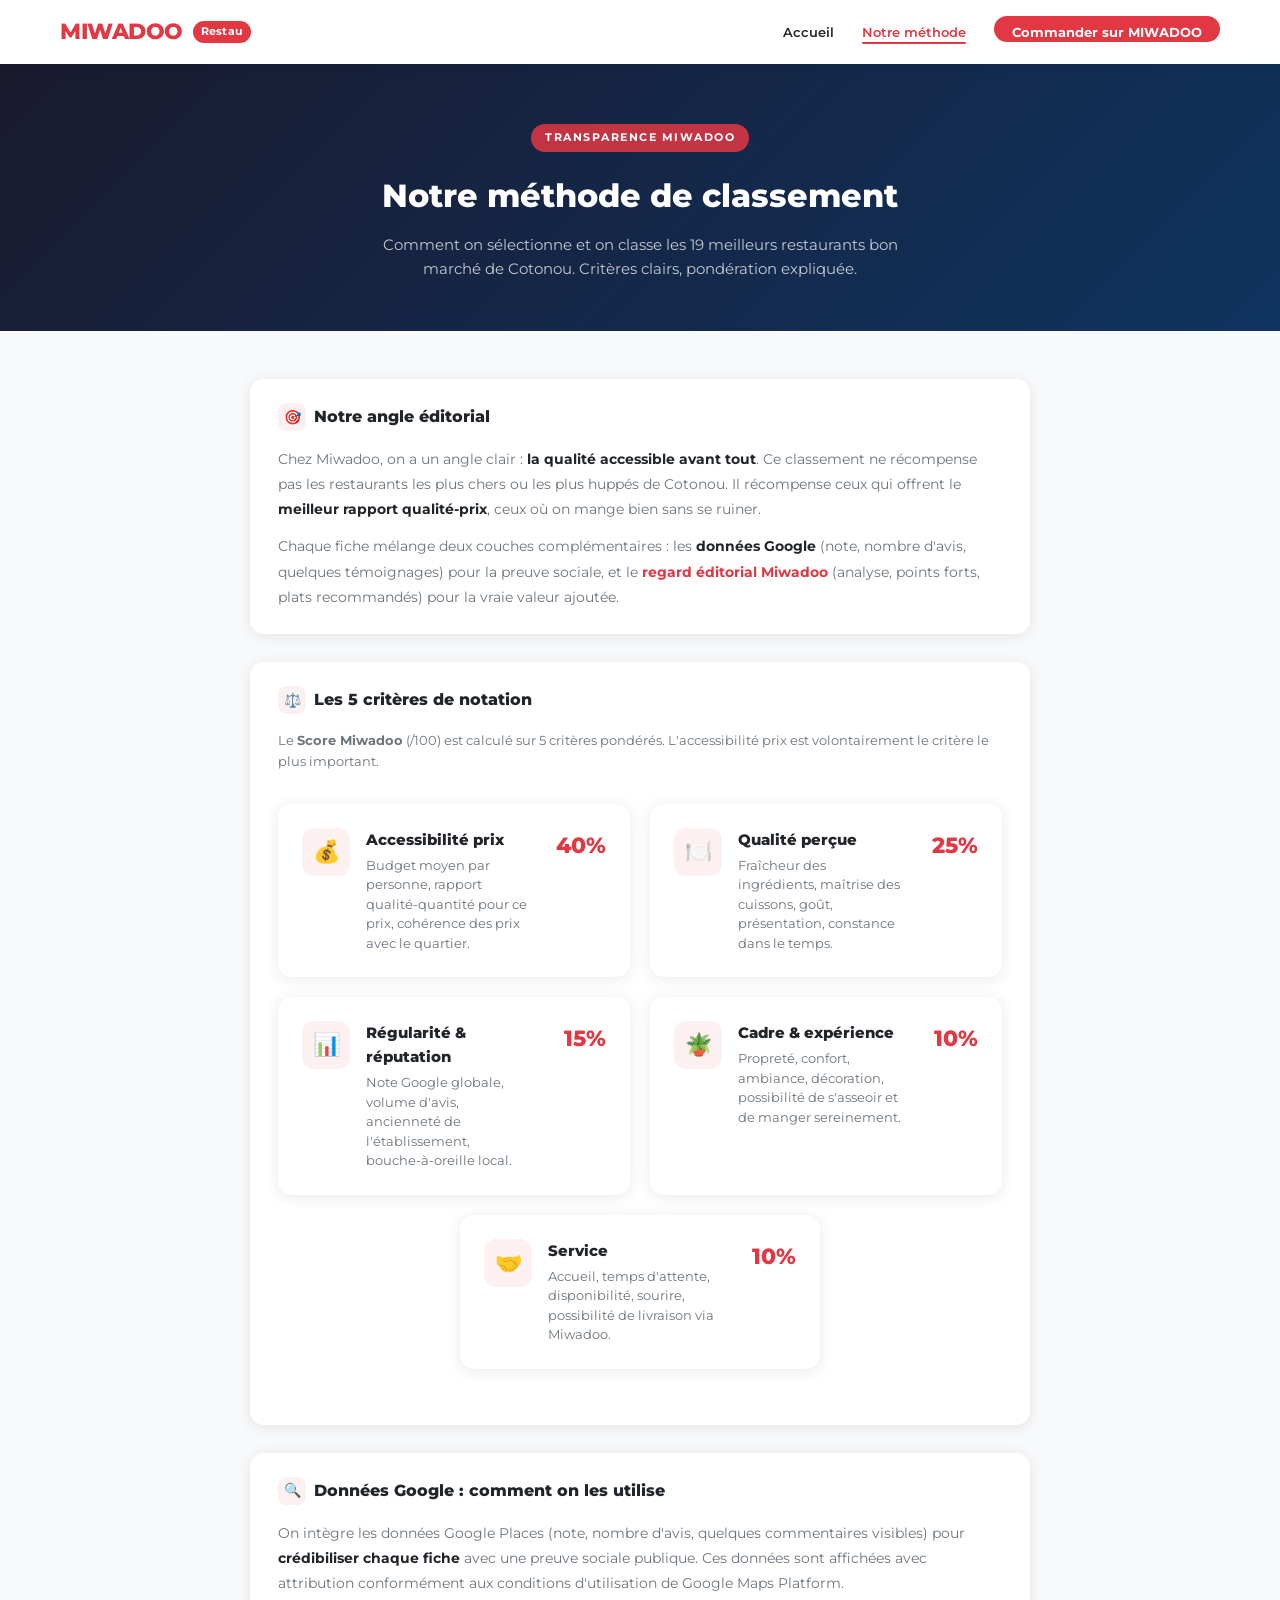
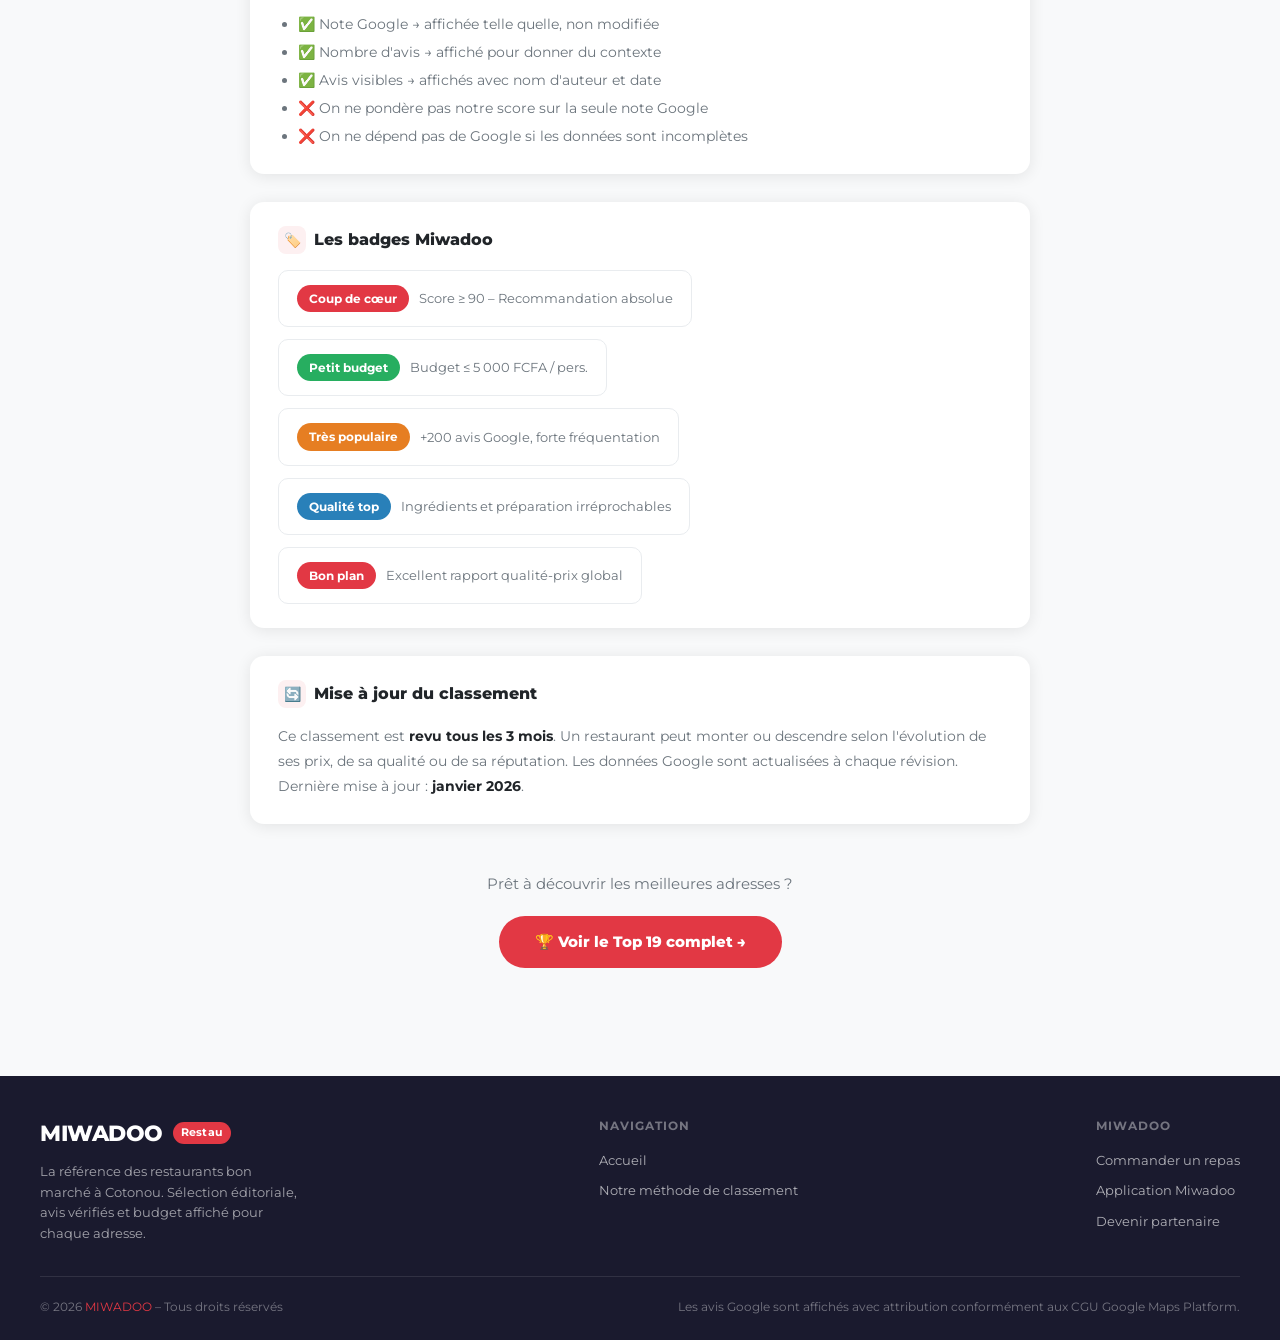
==== methode.html @ 13b0bfd0 "Premier commit" ====
<!DOCTYPE html>
<html lang="fr">
<head>
  <meta charset="UTF-8">
  <meta name="viewport" content="width=device-width, initial-scale=1.0">
  <title>Notre méthode de classement | MIWADOO Restaurants Cotonou</title>
  <meta name="description" content="Comment Miwadoo classe ses 19 restaurants bon marché à Cotonou. Méthodologie transparente basée sur 5 critères.">
  <link rel="stylesheet" href="assets/css/style.css">
  <link rel="icon" href="https://www.miwadoo.com/img/icons/miadoo.png" type="image/png">
</head>
<body>

<!-- ======= HEADER ======= -->
<header class="site-header">
  <div class="header-inner">
    <a href="index.html" class="logo">
      MIWADOO
      <span class="logo-badge">Restau</span>
    </a>
    <nav>
      <ul class="nav-links" id="nav-links">
        <li><a href="index.html">Accueil</a></li>
        <li><a href="methode.html" class="active">Notre méthode</a></li>
        <li><a href="https://www.miwadoo.com" target="_blank" class="nav-cta">Commander sur MIWADOO</a></li>
      </ul>
    </nav>
    <button class="burger" id="burger-btn" aria-label="Menu">
      <span></span><span></span><span></span>
    </button>
  </div>
</header>

<!-- ======= HERO ======= -->
<section class="methode-hero">
  <div class="hero-tag">Transparence Miwadoo</div>
  <h1>Notre méthode de classement</h1>
  <p>Comment on sélectionne et on classe les 19 meilleurs restaurants bon marché de Cotonou. Critères clairs, pondération expliquée.</p>
</section>

<!-- ======= CONTENT ======= -->
<div class="methode-content">

  <div class="detail-section" style="margin-bottom:28px">
    <h3><span class="icon">🎯</span> Notre angle éditorial</h3>
    <p style="font-size:14px;line-height:1.8;color:var(--muted)">
      Chez Miwadoo, on a un angle clair : <strong style="color:var(--text)">la qualité accessible avant tout</strong>. Ce classement ne récompense pas les restaurants les plus chers ou les plus huppés de Cotonou. Il récompense ceux qui offrent le <strong style="color:var(--text)">meilleur rapport qualité-prix</strong>, ceux où on mange bien sans se ruiner.
    </p>
    <p style="font-size:14px;line-height:1.8;color:var(--muted);margin-top:12px">
      Chaque fiche mélange deux couches complémentaires : les <strong style="color:var(--text)">données Google</strong> (note, nombre d'avis, quelques témoignages) pour la preuve sociale, et le <strong style="color:var(--primary)">regard éditorial Miwadoo</strong> (analyse, points forts, plats recommandés) pour la vraie valeur ajoutée.
    </p>
  </div>

  <div class="detail-section" style="margin-bottom:28px">
    <h3><span class="icon">⚖️</span> Les 5 critères de notation</h3>
    <p style="font-size:13px;color:var(--muted);margin-bottom:20px">
      Le <strong>Score Miwadoo</strong> (/100) est calculé sur 5 critères pondérés. L'accessibilité prix est volontairement le critère le plus important.
    </p>

    <div class="criteria-grid">

      <div class="criteria-card">
        <div class="criteria-icon">💰</div>
        <div class="criteria-text">
          <h4>Accessibilité prix</h4>
          <p>Budget moyen par personne, rapport qualité-quantité pour ce prix, cohérence des prix avec le quartier.</p>
        </div>
        <div class="criteria-pct">40%</div>
      </div>

      <div class="criteria-card">
        <div class="criteria-icon">🍽️</div>
        <div class="criteria-text">
          <h4>Qualité perçue</h4>
          <p>Fraîcheur des ingrédients, maîtrise des cuissons, goût, présentation, constance dans le temps.</p>
        </div>
        <div class="criteria-pct">25%</div>
      </div>

      <div class="criteria-card">
        <div class="criteria-icon">📊</div>
        <div class="criteria-text">
          <h4>Régularité & réputation</h4>
          <p>Note Google globale, volume d'avis, ancienneté de l'établissement, bouche-à-oreille local.</p>
        </div>
        <div class="criteria-pct">15%</div>
      </div>

      <div class="criteria-card">
        <div class="criteria-icon">🪴</div>
        <div class="criteria-text">
          <h4>Cadre & expérience</h4>
          <p>Propreté, confort, ambiance, décoration, possibilité de s'asseoir et de manger sereinement.</p>
        </div>
        <div class="criteria-pct">10%</div>
      </div>

      <div class="criteria-card" style="grid-column:1/-1;max-width:360px;margin:0 auto;width:100%">
        <div class="criteria-icon">🤝</div>
        <div class="criteria-text">
          <h4>Service</h4>
          <p>Accueil, temps d'attente, disponibilité, sourire, possibilité de livraison via Miwadoo.</p>
        </div>
        <div class="criteria-pct">10%</div>
      </div>

    </div>
  </div>

  <div class="detail-section" style="margin-bottom:28px">
    <h3><span class="icon">🔍</span> Données Google : comment on les utilise</h3>
    <p style="font-size:14px;line-height:1.8;color:var(--muted)">
      On intègre les données Google Places (note, nombre d'avis, quelques commentaires visibles) pour <strong style="color:var(--text)">crédibiliser chaque fiche</strong> avec une preuve sociale publique. Ces données sont affichées avec attribution conformément aux conditions d'utilisation de Google Maps Platform.
    </p>
    <ul style="margin-top:14px;font-size:14px;color:var(--muted);padding-left:20px;line-height:2">
      <li>✅ Note Google → affichée telle quelle, non modifiée</li>
      <li>✅ Nombre d'avis → affiché pour donner du contexte</li>
      <li>✅ Avis visibles → affichés avec nom d'auteur et date</li>
      <li>❌ On ne pondère pas notre score sur la seule note Google</li>
      <li>❌ On ne dépend pas de Google si les données sont incomplètes</li>
    </ul>
  </div>

  <div class="detail-section" style="margin-bottom:28px">
    <h3><span class="icon">🏷️</span> Les badges Miwadoo</h3>
    <div style="display:flex;flex-wrap:wrap;gap:12px;margin-top:4px">
      <div style="background:white;border:1px solid var(--border);border-radius:10px;padding:14px 18px;display:flex;align-items:center;gap:10px">
        <span style="background:#e23844;color:white;padding:4px 12px;border-radius:20px;font-size:12px;font-weight:700">Coup de cœur</span>
        <span style="font-size:13px;color:var(--muted)">Score ≥ 90 – Recommandation absolue</span>
      </div>
      <div style="background:white;border:1px solid var(--border);border-radius:10px;padding:14px 18px;display:flex;align-items:center;gap:10px">
        <span style="background:#27ae60;color:white;padding:4px 12px;border-radius:20px;font-size:12px;font-weight:700">Petit budget</span>
        <span style="font-size:13px;color:var(--muted)">Budget ≤ 5 000 FCFA / pers.</span>
      </div>
      <div style="background:white;border:1px solid var(--border);border-radius:10px;padding:14px 18px;display:flex;align-items:center;gap:10px">
        <span style="background:#e67e22;color:white;padding:4px 12px;border-radius:20px;font-size:12px;font-weight:700">Très populaire</span>
        <span style="font-size:13px;color:var(--muted)">+200 avis Google, forte fréquentation</span>
      </div>
      <div style="background:white;border:1px solid var(--border);border-radius:10px;padding:14px 18px;display:flex;align-items:center;gap:10px">
        <span style="background:#2980b9;color:white;padding:4px 12px;border-radius:20px;font-size:12px;font-weight:700">Qualité top</span>
        <span style="font-size:13px;color:var(--muted)">Ingrédients et préparation irréprochables</span>
      </div>
      <div style="background:white;border:1px solid var(--border);border-radius:10px;padding:14px 18px;display:flex;align-items:center;gap:10px">
        <span style="background:#e23844;color:white;padding:4px 12px;border-radius:20px;font-size:12px;font-weight:700">Bon plan</span>
        <span style="font-size:13px;color:var(--muted)">Excellent rapport qualité-prix global</span>
      </div>
    </div>
  </div>

  <div class="detail-section" style="margin-bottom:0">
    <h3><span class="icon">🔄</span> Mise à jour du classement</h3>
    <p style="font-size:14px;line-height:1.8;color:var(--muted)">
      Ce classement est <strong style="color:var(--text)">revu tous les 3 mois</strong>. Un restaurant peut monter ou descendre selon l'évolution de ses prix, de sa qualité ou de sa réputation. Les données Google sont actualisées à chaque révision. Dernière mise à jour : <strong style="color:var(--text)">janvier 2026</strong>.
    </p>
  </div>

  <div style="text-align:center;margin-top:48px">
    <p style="font-size:15px;color:var(--muted);margin-bottom:20px">Prêt à découvrir les meilleures adresses ?</p>
    <a href="index.html" style="background:var(--primary);color:white;padding:14px 36px;border-radius:30px;font-size:15px;font-weight:800;display:inline-block;transition:transform 0.2s"
       onmouseover="this.style.transform='scale(1.03)'" onmouseout="this.style.transform='scale(1)'">
      🏆 Voir le Top 19 complet →
    </a>
  </div>

</div>

<!-- ======= FOOTER ======= -->
<footer class="site-footer">
  <div class="footer-inner">
    <div class="footer-brand">
      <div class="logo" style="color:white;margin-bottom:10px">MIWADOO <span class="logo-badge">Restau</span></div>
      <p>La référence des restaurants bon marché à Cotonou. Sélection éditoriale, avis vérifiés et budget affiché pour chaque adresse.</p>
    </div>
    <div class="footer-links">
      <h5>Navigation</h5>
      <ul>
        <li><a href="index.html">Accueil</a></li>
        <li><a href="methode.html">Notre méthode de classement</a></li>
      </ul>
    </div>
    <div class="footer-links">
      <h5>Miwadoo</h5>
      <ul>
        <li><a href="https://www.miwadoo.com" target="_blank">Commander un repas</a></li>
        <li><a href="https://www.miwadoo.com" target="_blank">Application Miwadoo</a></li>
        <li><a href="https://www.miwadoo.com/?open=recruitment" target="_blank">Devenir partenaire</a></li>
      </ul>
    </div>
  </div>
  <div class="footer-bottom">
    <span>© 2026 <a href="https://www.miwadoo.com" target="_blank">MIWADOO</a> – Tous droits réservés</span>
    <span>Les avis Google sont affichés avec attribution conformément aux CGU Google Maps Platform.</span>
  </div>
</footer>

<script>
  const burger = document.getElementById('burger-btn');
  const nav = document.getElementById('nav-links');
  if (burger) burger.addEventListener('click', () => nav.classList.toggle('open'));
</script>
</body>
</html>
---- assets/css/style.css ----
/* ===========================
   MIWADOO - Référencement Restau
   Variables & Base
=========================== */
@import url('https://fonts.googleapis.com/css2?family=Montserrat:wght@300;400;500;600;700;800&display=swap');

:root {
  --primary:       #e23844;
  --primary-dark:  #c0272f;
  --primary-light: #fdf0f1;
  --gold:          #eca700;
  --green:         #27ae60;
  --blue:          #2980b9;
  --orange:        #e67e22;
  --purple:        #8e44ad;
  --teal:          #16a085;
  --text:          #212529;
  --muted:         #6c757d;
  --bg:            #f8f9fa;
  --white:         #ffffff;
  --border:        #e9ecef;
  --shadow:        0 2px 16px rgba(0,0,0,0.09);
  --shadow-hover:  0 8px 32px rgba(226,56,68,0.15);
  --radius:        14px;
  --radius-sm:     8px;
}

*, *::before, *::after { box-sizing: border-box; margin: 0; padding: 0; }

body {
  font-family: 'Montserrat', sans-serif;
  font-size: 14px;
  color: var(--text);
  background: var(--bg);
  line-height: 1.6;
}

a { text-decoration: none; color: inherit; }
img { max-width: 100%; display: block; }

/* ===========================
   HEADER / NAV
=========================== */
.site-header {
  background: var(--white);
  box-shadow: 0 2px 10px rgba(0,0,0,0.08);
  position: sticky;
  top: 0;
  z-index: 100;
}

.header-inner {
  max-width: 1200px;
  margin: 0 auto;
  padding: 0 20px;
  height: 64px;
  display: flex;
  align-items: center;
  justify-content: space-between;
}

.logo {
  display: flex;
  align-items: center;
  gap: 10px;
  font-size: 22px;
  font-weight: 800;
  color: var(--primary);
  letter-spacing: -0.5px;
}

.logo-badge {
  background: var(--primary);
  color: white;
  font-size: 11px;
  font-weight: 700;
  padding: 2px 8px;
  border-radius: 20px;
  letter-spacing: 0.3px;
}

.nav-links {
  display: flex;
  align-items: center;
  gap: 28px;
  list-style: none;
}

.nav-links a {
  font-weight: 600;
  font-size: 13px;
  color: var(--text);
  transition: color 0.2s;
  position: relative;
  padding-bottom: 2px;
}

.nav-links a:hover,
.nav-links a.active {
  color: var(--primary);
}

.nav-links a.active::after {
  content: '';
  position: absolute;
  bottom: -2px;
  left: 0; right: 0;
  height: 2px;
  background: var(--primary);
  border-radius: 2px;
}

.nav-cta {
  background: var(--primary);
  color: white !important;
  padding: 8px 18px;
  border-radius: 20px;
  font-weight: 700 !important;
  font-size: 13px;
  transition: background 0.2s, transform 0.1s !important;
}

.nav-cta:hover {
  background: var(--primary-dark) !important;
  color: white !important;
  transform: translateY(-1px);
}

.nav-cta::after { display: none !important; }

/* Mobile hamburger */
.burger {
  display: none;
  flex-direction: column;
  gap: 5px;
  cursor: pointer;
  background: none;
  border: none;
  padding: 4px;
}

.burger span {
  display: block;
  width: 24px;
  height: 2px;
  background: var(--text);
  border-radius: 2px;
  transition: all 0.3s;
}

/* ===========================
   HERO - PAGE LISTING
=========================== */
.hero {
  background: linear-gradient(135deg, #1a1a2e 0%, #16213e 50%, #0f3460 100%);
  color: white;
  padding: 70px 20px 60px;
  text-align: center;
  position: relative;
  overflow: hidden;
}

.hero::before {
  content: '';
  position: absolute;
  top: -80px; right: -80px;
  width: 300px; height: 300px;
  background: var(--primary);
  border-radius: 50%;
  opacity: 0.08;
}

.hero::after {
  content: '';
  position: absolute;
  bottom: -60px; left: -60px;
  width: 200px; height: 200px;
  background: var(--gold);
  border-radius: 50%;
  opacity: 0.06;
}

.hero-content { position: relative; z-index: 1; max-width: 700px; margin: 0 auto; }

.hero-tag {
  display: inline-block;
  background: rgba(226,56,68,0.85);
  color: white;
  font-size: 11px;
  font-weight: 700;
  letter-spacing: 1.5px;
  text-transform: uppercase;
  padding: 5px 14px;
  border-radius: 20px;
  margin-bottom: 18px;
}

.hero h1 {
  font-size: 36px;
  font-weight: 800;
  line-height: 1.2;
  margin-bottom: 14px;
}

.hero h1 span { color: var(--primary); }

.hero p {
  font-size: 15px;
  color: rgba(255,255,255,0.75);
  margin-bottom: 30px;
  font-weight: 400;
}

.hero-search {
  display: flex;
  max-width: 500px;
  margin: 0 auto;
  background: white;
  border-radius: 50px;
  overflow: hidden;
  box-shadow: 0 4px 20px rgba(0,0,0,0.3);
}

.hero-search input {
  flex: 1;
  border: none;
  outline: none;
  padding: 14px 20px;
  font-family: 'Montserrat', sans-serif;
  font-size: 14px;
  color: var(--text);
}

.hero-search button {
  background: var(--primary);
  color: white;
  border: none;
  padding: 14px 24px;
  font-family: 'Montserrat', sans-serif;
  font-weight: 700;
  font-size: 13px;
  cursor: pointer;
  transition: background 0.2s;
}

.hero-search button:hover { background: var(--primary-dark); }

.hero-stats {
  display: flex;
  justify-content: center;
  gap: 36px;
  margin-top: 36px;
  flex-wrap: wrap;
}

.hero-stat strong {
  display: block;
  font-size: 26px;
  font-weight: 800;
  color: white;
}

.hero-stat span {
  font-size: 12px;
  color: rgba(255,255,255,0.6);
  font-weight: 500;
  text-transform: uppercase;
  letter-spacing: 0.5px;
}

/* ===========================
   FILTERS
=========================== */
.filters-bar {
  background: white;
  border-bottom: 1px solid var(--border);
  padding: 14px 20px;
  position: sticky;
  top: 64px;
  z-index: 90;
}

.filters-inner {
  max-width: 1200px;
  margin: 0 auto;
  display: flex;
  align-items: center;
  gap: 12px;
  flex-wrap: wrap;
}

.filter-label {
  font-size: 12px;
  font-weight: 700;
  color: var(--muted);
  text-transform: uppercase;
  letter-spacing: 0.5px;
  margin-right: 4px;
}

.filter-btn {
  padding: 6px 16px;
  border: 1.5px solid var(--border);
  border-radius: 20px;
  background: white;
  font-family: 'Montserrat', sans-serif;
  font-size: 12px;
  font-weight: 600;
  color: var(--muted);
  cursor: pointer;
  transition: all 0.2s;
  white-space: nowrap;
}

.filter-btn:hover,
.filter-btn.active {
  border-color: var(--primary);
  color: var(--primary);
  background: var(--primary-light);
}

.filter-select {
  padding: 6px 14px;
  border: 1.5px solid var(--border);
  border-radius: 20px;
  background: white;
  font-family: 'Montserrat', sans-serif;
  font-size: 12px;
  font-weight: 600;
  color: var(--text);
  cursor: pointer;
  outline: none;
  transition: border-color 0.2s;
}

.filter-select:focus { border-color: var(--primary); }

.filter-count {
  margin-left: auto;
  font-size: 12px;
  font-weight: 600;
  color: var(--muted);
}

/* ===========================
   RESTAURANT GRID
=========================== */
.listing-section {
  max-width: 1200px;
  margin: 0 auto;
  padding: 40px 20px;
}

.section-title {
  font-size: 20px;
  font-weight: 800;
  margin-bottom: 24px;
  display: flex;
  align-items: center;
  gap: 10px;
}

.section-title::after {
  content: '';
  flex: 1;
  height: 1px;
  background: var(--border);
}

.restaurant-grid {
  display: grid;
  grid-template-columns: repeat(3, 1fr);
  gap: 24px;
}

/* ===========================
   RESTAURANT CARD
=========================== */
.restaurant-card {
  background: var(--white);
  border-radius: var(--radius);
  box-shadow: var(--shadow);
  overflow: hidden;
  transition: transform 0.25s ease, box-shadow 0.25s ease;
  cursor: pointer;
  position: relative;
  display: flex;
  flex-direction: column;
}

.restaurant-card:hover {
  transform: translateY(-5px);
  box-shadow: var(--shadow-hover);
}

.card-image-wrap {
  position: relative;
  height: 190px;
  overflow: hidden;
}

.card-image-wrap img {
  width: 100%;
  height: 100%;
  object-fit: cover;
  transition: transform 0.4s ease;
}

.restaurant-card:hover .card-image-wrap img {
  transform: scale(1.05);
}

.rank-badge {
  position: absolute;
  top: 12px;
  left: 12px;
  width: 36px;
  height: 36px;
  background: var(--primary);
  color: white;
  border-radius: 50%;
  display: flex;
  align-items: center;
  justify-content: center;
  font-size: 13px;
  font-weight: 800;
  box-shadow: 0 2px 8px rgba(226,56,68,0.4);
  z-index: 2;
}

.rank-badge.top3 {
  background: var(--gold);
  width: 40px;
  height: 40px;
  font-size: 15px;
}

.card-badge {
  position: absolute;
  top: 12px;
  right: 12px;
  padding: 4px 10px;
  border-radius: 20px;
  font-size: 10px;
  font-weight: 700;
  color: white;
  letter-spacing: 0.3px;
  z-index: 2;
}

.card-body {
  padding: 16px 18px 18px;
  flex: 1;
  display: flex;
  flex-direction: column;
}

.card-meta {
  display: flex;
  align-items: center;
  gap: 6px;
  font-size: 11px;
  color: var(--muted);
  font-weight: 600;
  margin-bottom: 8px;
}

.card-meta .dot { color: var(--border); }

.card-name {
  font-size: 16px;
  font-weight: 800;
  color: var(--text);
  margin-bottom: 10px;
  line-height: 1.25;
}

.card-rating {
  display: flex;
  align-items: center;
  gap: 8px;
  margin-bottom: 10px;
}

.stars {
  color: var(--gold);
  font-size: 14px;
  letter-spacing: 1px;
}

.rating-value {
  font-size: 13px;
  font-weight: 700;
  color: var(--text);
}

.rating-count {
  font-size: 11px;
  color: var(--muted);
}

.card-summary {
  font-size: 12px;
  color: var(--muted);
  line-height: 1.55;
  margin-bottom: 14px;
  flex: 1;
  display: -webkit-box;
  -webkit-line-clamp: 2;
  -webkit-box-orient: vertical;
  overflow: hidden;
}

.card-footer {
  display: flex;
  align-items: center;
  justify-content: space-between;
  padding-top: 12px;
  border-top: 1px solid var(--border);
  margin-top: auto;
}

.price-label {
  font-size: 12px;
  font-weight: 700;
  color: var(--green);
  background: rgba(39,174,96,0.1);
  padding: 4px 10px;
  border-radius: 20px;
}

.btn-detail {
  background: var(--primary);
  color: white;
  padding: 8px 16px;
  border-radius: 20px;
  font-size: 12px;
  font-weight: 700;
  transition: background 0.2s, transform 0.1s;
  display: inline-flex;
  align-items: center;
  gap: 5px;
}

.btn-detail:hover {
  background: var(--primary-dark);
  color: white;
  transform: scale(1.03);
}

.miwadoo-score-mini {
  display: flex;
  align-items: center;
  gap: 4px;
  font-size: 11px;
  font-weight: 700;
  color: var(--primary);
}

.miwadoo-score-mini .score-num {
  font-size: 15px;
  font-weight: 800;
}

/* ===========================
   DETAIL PAGE - HERO
=========================== */
.detail-hero {
  position: relative;
  height: 400px;
  overflow: hidden;
}

.detail-hero img {
  width: 100%;
  height: 100%;
  object-fit: cover;
}

.detail-hero-overlay {
  position: absolute;
  inset: 0;
  background: linear-gradient(to top, rgba(0,0,0,0.85) 0%, rgba(0,0,0,0.2) 60%, transparent 100%);
}

.detail-hero-content {
  position: absolute;
  bottom: 0;
  left: 0;
  right: 0;
  padding: 32px 32px 28px;
  color: white;
}

.detail-hero-content .breadcrumb {
  font-size: 12px;
  color: rgba(255,255,255,0.7);
  margin-bottom: 10px;
  display: flex;
  align-items: center;
  gap: 6px;
}

.detail-hero-content .breadcrumb a { color: rgba(255,255,255,0.7); }
.detail-hero-content .breadcrumb a:hover { color: white; }

.detail-rank-badge {
  display: inline-flex;
  align-items: center;
  gap: 6px;
  background: var(--primary);
  color: white;
  padding: 5px 14px;
  border-radius: 20px;
  font-size: 13px;
  font-weight: 700;
  margin-bottom: 12px;
}

.detail-name {
  font-size: 34px;
  font-weight: 800;
  line-height: 1.15;
  margin-bottom: 14px;
}

.detail-hero-meta {
  display: flex;
  align-items: center;
  flex-wrap: wrap;
  gap: 16px;
}

.detail-hero-meta .stars {
  font-size: 18px;
}

.detail-hero-meta .rating-value {
  font-size: 15px;
  color: white;
}

.detail-hero-meta .rating-count {
  color: rgba(255,255,255,0.7);
}

.detail-cuisine-tag {
  background: rgba(255,255,255,0.2);
  color: white;
  padding: 4px 12px;
  border-radius: 20px;
  font-size: 12px;
  font-weight: 600;
}

/* ===========================
   DETAIL PAGE - LAYOUT
=========================== */
.detail-layout {
  max-width: 1100px;
  margin: 0 auto;
  padding: 36px 20px;
  display: grid;
  grid-template-columns: 1fr 320px;
  gap: 32px;
  align-items: start;
}

.detail-main { min-width: 0; }
.detail-sidebar { min-width: 0; }

.detail-section {
  background: white;
  border-radius: var(--radius);
  padding: 24px 28px;
  box-shadow: var(--shadow);
  margin-bottom: 20px;
}

.detail-section h3 {
  font-size: 16px;
  font-weight: 800;
  margin-bottom: 16px;
  display: flex;
  align-items: center;
  gap: 8px;
  color: var(--text);
}

.detail-section h3 .icon {
  width: 28px;
  height: 28px;
  background: var(--primary-light);
  border-radius: 8px;
  display: flex;
  align-items: center;
  justify-content: center;
  font-size: 14px;
  color: var(--primary);
}

.editorial-summary {
  font-size: 15px;
  line-height: 1.7;
  color: var(--text);
}

.strengths-list {
  list-style: none;
  display: flex;
  flex-direction: column;
  gap: 10px;
}

.strengths-list li {
  display: flex;
  align-items: flex-start;
  gap: 10px;
  font-size: 14px;
}

.strengths-list li .check {
  width: 20px;
  height: 20px;
  border-radius: 50%;
  background: rgba(39,174,96,0.15);
  color: var(--green);
  display: flex;
  align-items: center;
  justify-content: center;
  font-size: 11px;
  font-weight: 700;
  flex-shrink: 0;
  margin-top: 2px;
}

.weaknesses-list {
  list-style: none;
  display: flex;
  flex-direction: column;
  gap: 10px;
}

.weaknesses-list li {
  display: flex;
  align-items: flex-start;
  gap: 10px;
  font-size: 14px;
  color: var(--muted);
}

.weaknesses-list li .warn {
  width: 20px;
  height: 20px;
  border-radius: 50%;
  background: rgba(230,126,34,0.15);
  color: var(--orange);
  display: flex;
  align-items: center;
  justify-content: center;
  font-size: 11px;
  font-weight: 700;
  flex-shrink: 0;
  margin-top: 2px;
}

.dishes-list {
  display: flex;
  flex-wrap: wrap;
  gap: 8px;
}

.dish-tag {
  background: var(--primary-light);
  color: var(--primary);
  padding: 6px 14px;
  border-radius: 20px;
  font-size: 12px;
  font-weight: 600;
  border: 1px solid rgba(226,56,68,0.2);
}

/* ===========================
   REVIEWS
=========================== */
.reviews-list {
  display: flex;
  flex-direction: column;
  gap: 18px;
}

.review-item {
  padding-bottom: 18px;
  border-bottom: 1px solid var(--border);
}

.review-item:last-child {
  border-bottom: none;
  padding-bottom: 0;
}

.review-header {
  display: flex;
  align-items: center;
  justify-content: space-between;
  margin-bottom: 8px;
}

.review-author {
  display: flex;
  align-items: center;
  gap: 10px;
}

.review-avatar {
  width: 36px;
  height: 36px;
  border-radius: 50%;
  background: linear-gradient(135deg, var(--primary), var(--primary-dark));
  color: white;
  display: flex;
  align-items: center;
  justify-content: center;
  font-size: 14px;
  font-weight: 700;
  flex-shrink: 0;
}

.review-name {
  font-size: 13px;
  font-weight: 700;
}

.review-date {
  font-size: 11px;
  color: var(--muted);
}

.review-stars { font-size: 13px; color: var(--gold); letter-spacing: 1px; }
.review-text { font-size: 13px; color: var(--muted); line-height: 1.55; margin-top: 6px; }

/* Google attribution */
.google-badge {
  display: inline-flex;
  align-items: center;
  gap: 5px;
  font-size: 11px;
  color: var(--muted);
  margin-top: 16px;
  padding: 5px 10px;
  border: 1px solid var(--border);
  border-radius: 6px;
}

/* ===========================
   SIDEBAR
=========================== */
.sidebar-card {
  background: white;
  border-radius: var(--radius);
  padding: 22px;
  box-shadow: var(--shadow);
  margin-bottom: 18px;
}

.sidebar-card h4 {
  font-size: 13px;
  font-weight: 800;
  margin-bottom: 14px;
  text-transform: uppercase;
  letter-spacing: 0.5px;
  color: var(--muted);
}

/* Score Circle */
.score-circle-wrap {
  display: flex;
  flex-direction: column;
  align-items: center;
  margin-bottom: 16px;
}

.score-circle {
  width: 100px;
  height: 100px;
  border-radius: 50%;
  background: conic-gradient(var(--primary) calc(var(--pct) * 1%), var(--bg) 0);
  display: flex;
  align-items: center;
  justify-content: center;
  position: relative;
  margin-bottom: 10px;
}

.score-circle::before {
  content: '';
  position: absolute;
  inset: 12px;
  background: white;
  border-radius: 50%;
}

.score-inner {
  position: relative;
  z-index: 1;
  text-align: center;
}

.score-number {
  font-size: 24px;
  font-weight: 800;
  color: var(--primary);
  line-height: 1;
}

.score-label {
  font-size: 9px;
  text-transform: uppercase;
  letter-spacing: 0.5px;
  color: var(--muted);
  font-weight: 700;
}

.score-desc {
  font-size: 12px;
  color: var(--muted);
  text-align: center;
  line-height: 1.5;
}

/* Info rows */
.info-row {
  display: flex;
  align-items: flex-start;
  gap: 12px;
  padding: 10px 0;
  border-bottom: 1px solid var(--border);
  font-size: 13px;
}

.info-row:last-child { border-bottom: none; }

.info-row .info-icon {
  font-size: 16px;
  min-width: 24px;
  text-align: center;
  color: var(--primary);
  margin-top: 1px;
}

.info-row .info-content strong {
  display: block;
  font-size: 12px;
  font-weight: 700;
  color: var(--muted);
  text-transform: uppercase;
  letter-spacing: 0.4px;
  margin-bottom: 2px;
}

/* Tags */
.tags-list {
  display: flex;
  flex-wrap: wrap;
  gap: 7px;
}

.tag {
  background: var(--bg);
  color: var(--muted);
  border: 1px solid var(--border);
  padding: 4px 12px;
  border-radius: 20px;
  font-size: 11px;
  font-weight: 600;
}

/* CTA sidebar */
.sidebar-cta {
  background: linear-gradient(135deg, var(--primary), var(--primary-dark));
  color: white;
  border-radius: var(--radius);
  padding: 22px;
  text-align: center;
}

.sidebar-cta h4 {
  font-size: 15px;
  font-weight: 800;
  margin-bottom: 8px;
  color: white;
}

.sidebar-cta p {
  font-size: 12px;
  color: rgba(255,255,255,0.8);
  margin-bottom: 16px;
  line-height: 1.5;
}

.btn-cta-white {
  display: block;
  background: white;
  color: var(--primary);
  padding: 12px 20px;
  border-radius: 25px;
  font-size: 13px;
  font-weight: 800;
  transition: transform 0.2s, box-shadow 0.2s;
}

.btn-cta-white:hover {
  transform: scale(1.03);
  box-shadow: 0 4px 16px rgba(0,0,0,0.2);
  color: var(--primary-dark);
}

.btn-maps {
  display: flex;
  align-items: center;
  justify-content: center;
  gap: 7px;
  background: var(--bg);
  color: var(--text);
  border: 1.5px solid var(--border);
  padding: 10px 16px;
  border-radius: 25px;
  font-size: 12px;
  font-weight: 700;
  margin-top: 10px;
  transition: border-color 0.2s;
  text-align: center;
}

.btn-maps:hover { border-color: var(--primary); color: var(--primary); }

/* ===========================
   RELATED RESTAURANTS
=========================== */
.related-section {
  max-width: 1100px;
  margin: 0 auto 60px;
  padding: 0 20px;
}

.related-section h2 {
  font-size: 20px;
  font-weight: 800;
  margin-bottom: 24px;
}

.related-grid {
  display: grid;
  grid-template-columns: repeat(3, 1fr);
  gap: 20px;
}

/* ===========================
   MÉTHODE PAGE
=========================== */
.methode-hero {
  background: linear-gradient(135deg, #1a1a2e, #0f3460);
  color: white;
  padding: 60px 20px 50px;
  text-align: center;
}

.methode-hero h1 {
  font-size: 32px;
  font-weight: 800;
  margin-bottom: 12px;
}

.methode-hero p {
  font-size: 15px;
  color: rgba(255,255,255,0.75);
  max-width: 560px;
  margin: 0 auto;
}

.methode-content {
  max-width: 820px;
  margin: 0 auto;
  padding: 48px 20px;
}

.criteria-grid {
  display: grid;
  grid-template-columns: repeat(2, 1fr);
  gap: 20px;
  margin: 32px 0;
}

.criteria-card {
  background: white;
  border-radius: var(--radius);
  padding: 24px;
  box-shadow: var(--shadow);
  display: flex;
  align-items: flex-start;
  gap: 16px;
}

.criteria-icon {
  width: 48px;
  height: 48px;
  border-radius: 12px;
  background: var(--primary-light);
  display: flex;
  align-items: center;
  justify-content: center;
  font-size: 22px;
  flex-shrink: 0;
}

.criteria-text h4 {
  font-size: 15px;
  font-weight: 800;
  margin-bottom: 4px;
}

.criteria-text p {
  font-size: 13px;
  color: var(--muted);
  line-height: 1.5;
}

.criteria-pct {
  font-size: 22px;
  font-weight: 800;
  color: var(--primary);
  margin-left: auto;
  padding-left: 12px;
}

/* ===========================
   FOOTER
=========================== */
.site-footer {
  background: #1a1a2e;
  color: rgba(255,255,255,0.75);
  padding: 40px 20px 24px;
  margin-top: 60px;
}

.footer-inner {
  max-width: 1200px;
  margin: 0 auto;
  display: flex;
  align-items: flex-start;
  justify-content: space-between;
  gap: 32px;
  flex-wrap: wrap;
  margin-bottom: 32px;
}

.footer-brand .logo {
  color: white;
  margin-bottom: 10px;
}

.footer-brand p {
  font-size: 13px;
  line-height: 1.6;
  max-width: 260px;
  color: rgba(255,255,255,0.6);
}

.footer-links h5 {
  font-size: 12px;
  font-weight: 700;
  text-transform: uppercase;
  letter-spacing: 1px;
  color: rgba(255,255,255,0.4);
  margin-bottom: 14px;
}

.footer-links ul {
  list-style: none;
  display: flex;
  flex-direction: column;
  gap: 8px;
}

.footer-links a {
  font-size: 13px;
  color: rgba(255,255,255,0.65);
  transition: color 0.2s;
}

.footer-links a:hover { color: white; }

.footer-bottom {
  max-width: 1200px;
  margin: 0 auto;
  padding-top: 20px;
  border-top: 1px solid rgba(255,255,255,0.1);
  display: flex;
  align-items: center;
  justify-content: space-between;
  font-size: 12px;
  color: rgba(255,255,255,0.4);
}

.footer-bottom a { color: var(--primary); }

/* ===========================
   EMPTY STATE
=========================== */
.empty-state {
  text-align: center;
  padding: 60px 20px;
  color: var(--muted);
}

.empty-state .empty-icon { font-size: 48px; margin-bottom: 16px; }
.empty-state h3 { font-size: 18px; font-weight: 700; margin-bottom: 8px; color: var(--text); }
.empty-state p { font-size: 14px; }

/* ===========================
   RESPONSIVE
=========================== */
@media (max-width: 1024px) {
  .restaurant-grid { grid-template-columns: repeat(2, 1fr); }
  .detail-layout { grid-template-columns: 1fr; }
  .detail-sidebar { display: grid; grid-template-columns: repeat(2, 1fr); gap: 16px; }
  .related-grid { grid-template-columns: repeat(2, 1fr); }
  .criteria-grid { grid-template-columns: 1fr; }
}

@media (max-width: 768px) {
  .nav-links { display: none; flex-direction: column; position: absolute; top: 64px; left: 0; right: 0; background: white; padding: 20px; box-shadow: 0 10px 20px rgba(0,0,0,0.1); gap: 16px; }
  .nav-links.open { display: flex; }
  .burger { display: flex; }
  .hero h1 { font-size: 26px; }
  .hero-stats { gap: 20px; }
  .restaurant-grid { grid-template-columns: 1fr; }
  .filters-inner { gap: 8px; }
  .filter-count { display: none; }
  .detail-hero { height: 280px; }
  .detail-name { font-size: 24px; }
  .detail-sidebar { grid-template-columns: 1fr; }
  .related-grid { grid-template-columns: 1fr; }
  .footer-inner { flex-direction: column; gap: 28px; }
  .footer-bottom { flex-direction: column; gap: 6px; text-align: center; }
}

@media (max-width: 480px) {
  .hero { padding: 50px 16px 40px; }
  .hero h1 { font-size: 22px; }
  .hero-search { flex-direction: column; border-radius: var(--radius); }
  .hero-search input { border-radius: var(--radius) var(--radius) 0 0; }
  .hero-search button { border-radius: 0 0 var(--radius) var(--radius); }
  .detail-hero-content { padding: 20px; }
  .detail-layout { padding: 20px 16px; }
}
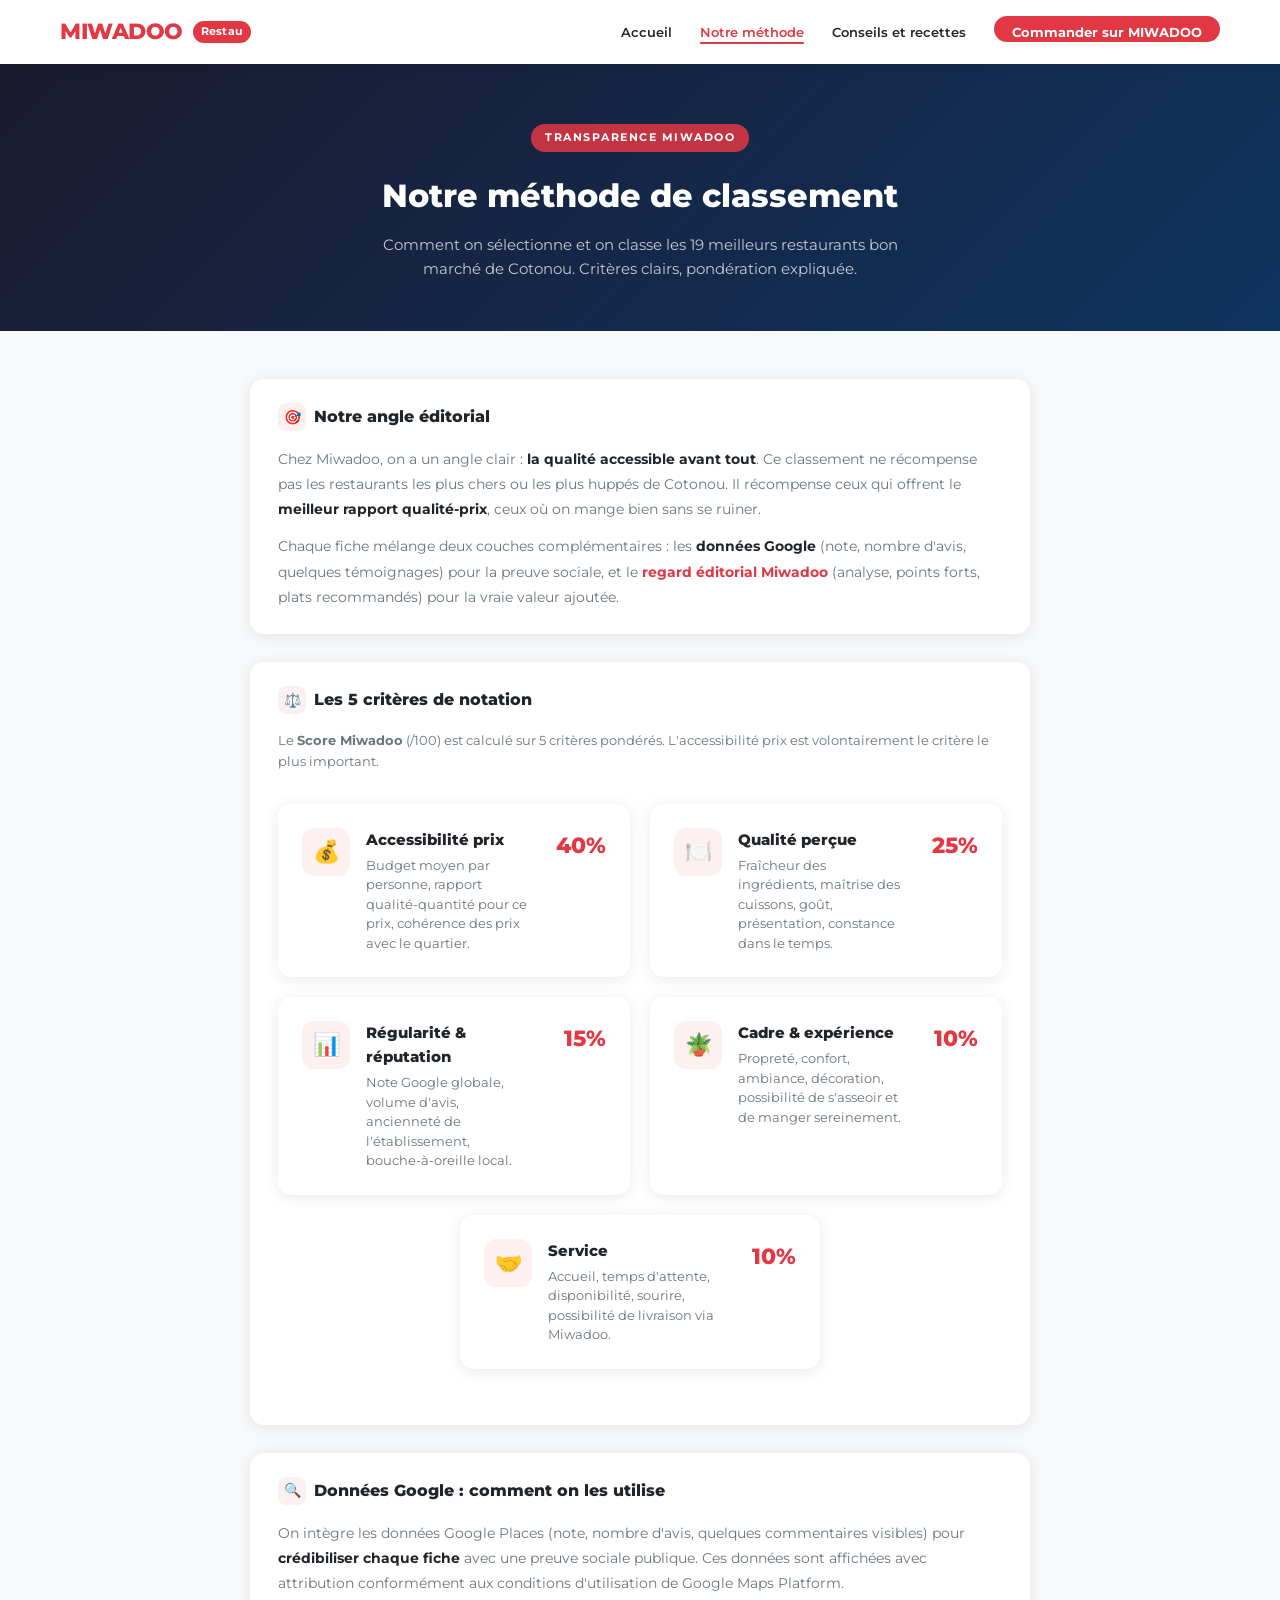
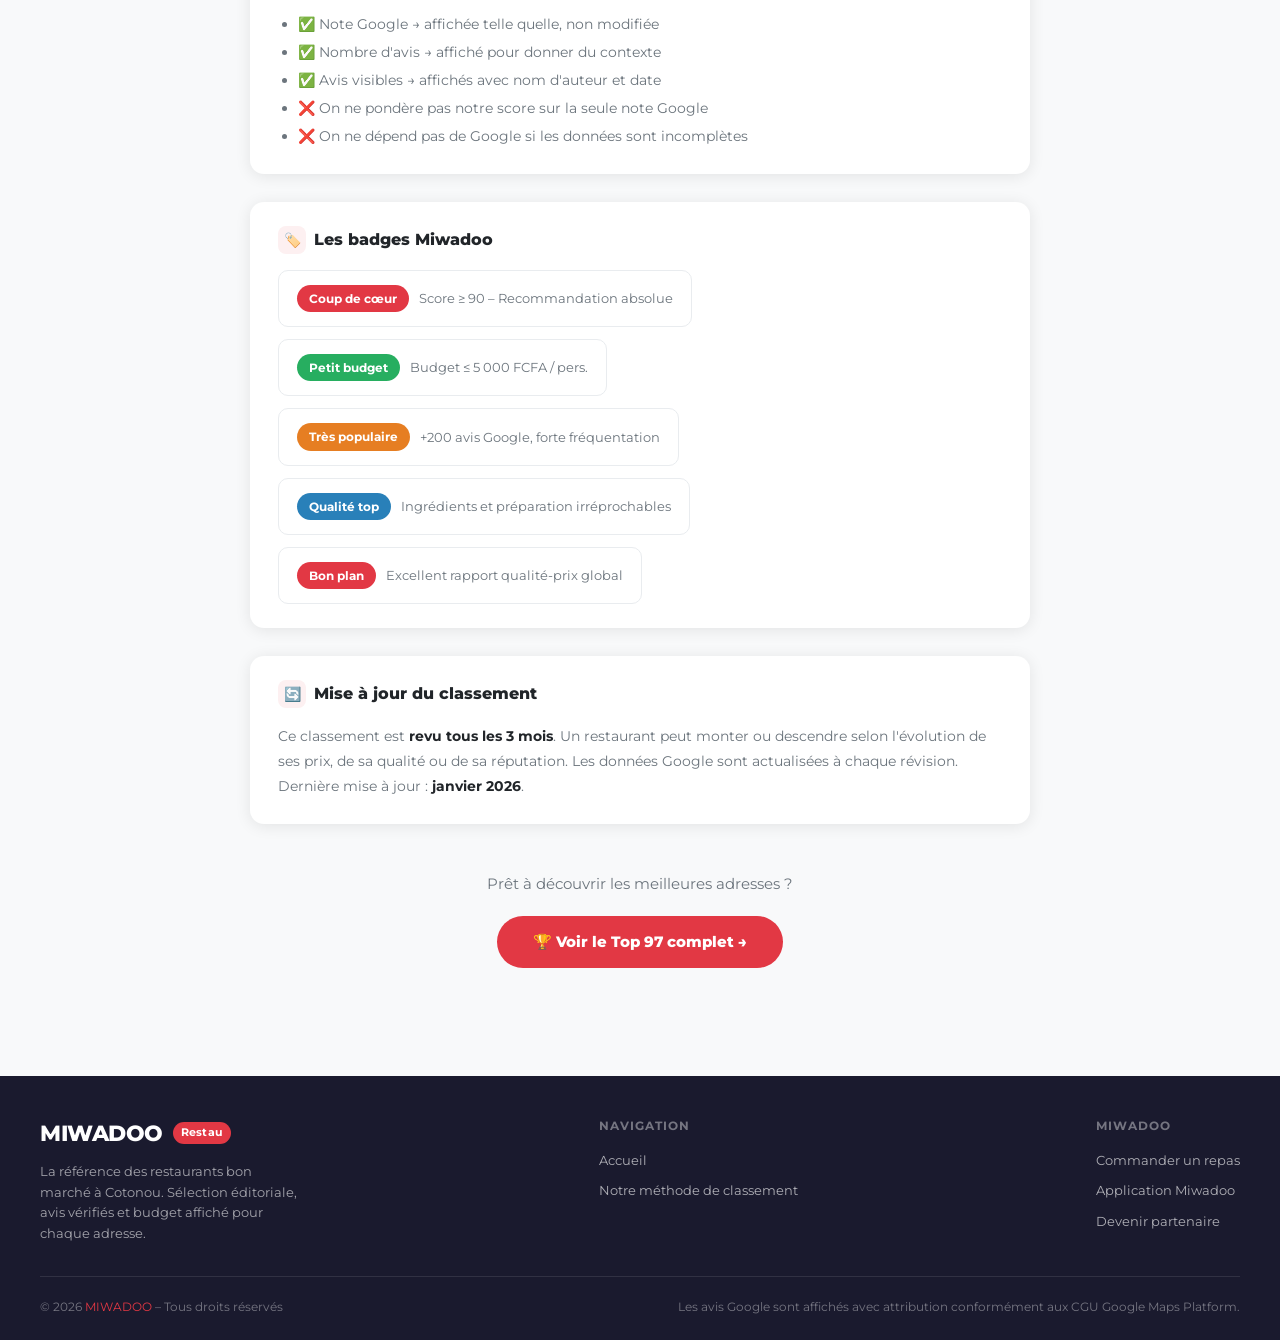
==== commit fc8f3bc9: "scraping 100 restau et page conseils culinaires" ====
--- a/methode.html
+++ b/methode.html
@@ -4,7 +4,7 @@
   <meta charset="UTF-8">
   <meta name="viewport" content="width=device-width, initial-scale=1.0">
   <title>Notre méthode de classement | MIWADOO Restaurants Cotonou</title>
-  <meta name="description" content="Comment Miwadoo classe ses 19 restaurants bon marché à Cotonou. Méthodologie transparente basée sur 5 critères.">
+  <meta name="description" content="Comment Miwadoo classe ses 97 restaurants bon marché à Cotonou. Méthodologie transparente basée sur 5 critères.">
   <link rel="stylesheet" href="assets/css/style.css">
   <link rel="icon" href="https://www.miwadoo.com/img/icons/miadoo.png" type="image/png">
 </head>
@@ -21,6 +21,7 @@
       <ul class="nav-links" id="nav-links">
         <li><a href="index.html">Accueil</a></li>
         <li><a href="methode.html" class="active">Notre méthode</a></li>
+        <li><a href="articles.html">Conseils et recettes</a></li>
         <li><a href="https://www.miwadoo.com" target="_blank" class="nav-cta">Commander sur MIWADOO</a></li>
       </ul>
     </nav>
@@ -157,7 +158,7 @@
     <p style="font-size:15px;color:var(--muted);margin-bottom:20px">Prêt à découvrir les meilleures adresses ?</p>
     <a href="index.html" style="background:var(--primary);color:white;padding:14px 36px;border-radius:30px;font-size:15px;font-weight:800;display:inline-block;transition:transform 0.2s"
        onmouseover="this.style.transform='scale(1.03)'" onmouseout="this.style.transform='scale(1)'">
-      🏆 Voir le Top 19 complet →
+      🏆 Voir le Top 97 complet →
     </a>
   </div>
 
--- a/assets/css/style.css
+++ b/assets/css/style.css
@@ -152,33 +152,81 @@
    HERO - PAGE LISTING
 =========================== */
 .hero {
-  background: linear-gradient(135deg, #1a1a2e 0%, #16213e 50%, #0f3460 100%);
   color: white;
   padding: 70px 20px 60px;
   text-align: center;
   position: relative;
   overflow: hidden;
-}
-
-.hero::before {
-  content: '';
+  min-height: 520px;
+  display: flex;
+  align-items: center;
+  justify-content: center;
+}
+
+/* ── Carrousel ── */
+.hero-carousel {
   position: absolute;
-  top: -80px; right: -80px;
-  width: 300px; height: 300px;
-  background: var(--primary);
+  inset: 0;
+  z-index: 0;
+}
+
+.hero-carousel .c-slide {
+  position: absolute;
+  inset: 0;
+  background-size: cover;
+  background-position: center;
+  opacity: 0;
+  transition: opacity 1.4s ease;
+}
+
+.hero-carousel .c-slide.active { opacity: 1; }
+
+.hero-overlay {
+  position: absolute;
+  inset: 0;
+  background: linear-gradient(135deg, rgba(26,26,46,0.82) 0%, rgba(15,52,96,0.72) 100%);
+  z-index: 1;
+}
+
+/* indicateurs */
+.hero-dots {
+  position: absolute;
+  bottom: 16px;
+  left: 50%;
+  transform: translateX(-50%);
+  display: flex;
+  gap: 7px;
+  z-index: 3;
+}
+
+.hero-dots .dot {
+  width: 8px; height: 8px;
   border-radius: 50%;
-  opacity: 0.08;
-}
-
-.hero::after {
-  content: '';
+  background: rgba(255,255,255,0.4);
+  cursor: pointer;
+  transition: background 0.3s, transform 0.3s;
+}
+
+.hero-dots .dot.active {
+  background: white;
+  transform: scale(1.3);
+}
+
+/* label restaurant en bas à gauche */
+.hero-slide-label {
   position: absolute;
-  bottom: -60px; left: -60px;
-  width: 200px; height: 200px;
-  background: var(--gold);
-  border-radius: 50%;
-  opacity: 0.06;
-}
+  bottom: 46px;
+  left: 24px;
+  z-index: 3;
+  font-size: 11px;
+  font-weight: 700;
+  color: rgba(255,255,255,0.6);
+  letter-spacing: 0.5px;
+  text-transform: uppercase;
+  pointer-events: none;
+}
+
+.hero-content { position: relative; z-index: 2; }
 
 .hero-content { position: relative; z-index: 1; max-width: 700px; margin: 0 auto; }
 
@@ -275,14 +323,20 @@
   background: white;
   border-bottom: 1px solid var(--border);
   padding: 14px 20px;
-  position: sticky;
-  top: 64px;
+  position: relative;
   z-index: 90;
 }
 
 .filters-inner {
   max-width: 1200px;
   margin: 0 auto;
+  display: flex;
+  align-items: center;
+  gap: 12px;
+  flex-wrap: wrap;
+}
+
+.filter-group {
   display: flex;
   align-items: center;
   gap: 12px;
@@ -333,7 +387,9 @@
   transition: border-color 0.2s;
 }
 
-.filter-select:focus { border-color: var(--primary); }
+.filter-select:focus {
+  border-color: var(--primary);
+}
 
 .filter-count {
   margin-left: auto;
@@ -342,6 +398,34 @@
   color: var(--muted);
 }
 
+.filter-divider {
+  width: 1px;
+  height: 20px;
+  background: var(--border);
+  margin: 0 4px;
+}
+
+/* Responsive */
+@media (max-width: 768px) {
+  .filters-inner {
+    flex-direction: column;
+    align-items: stretch;
+  }
+  
+  .filter-group {
+    justify-content: space-between;
+  }
+  
+  .filter-count {
+    margin-left: 0;
+    text-align: center;
+    padding-top: 8px;
+  }
+  
+  .filter-divider {
+    display: none;
+  }
+}
 /* ===========================
    RESTAURANT GRID
 =========================== */
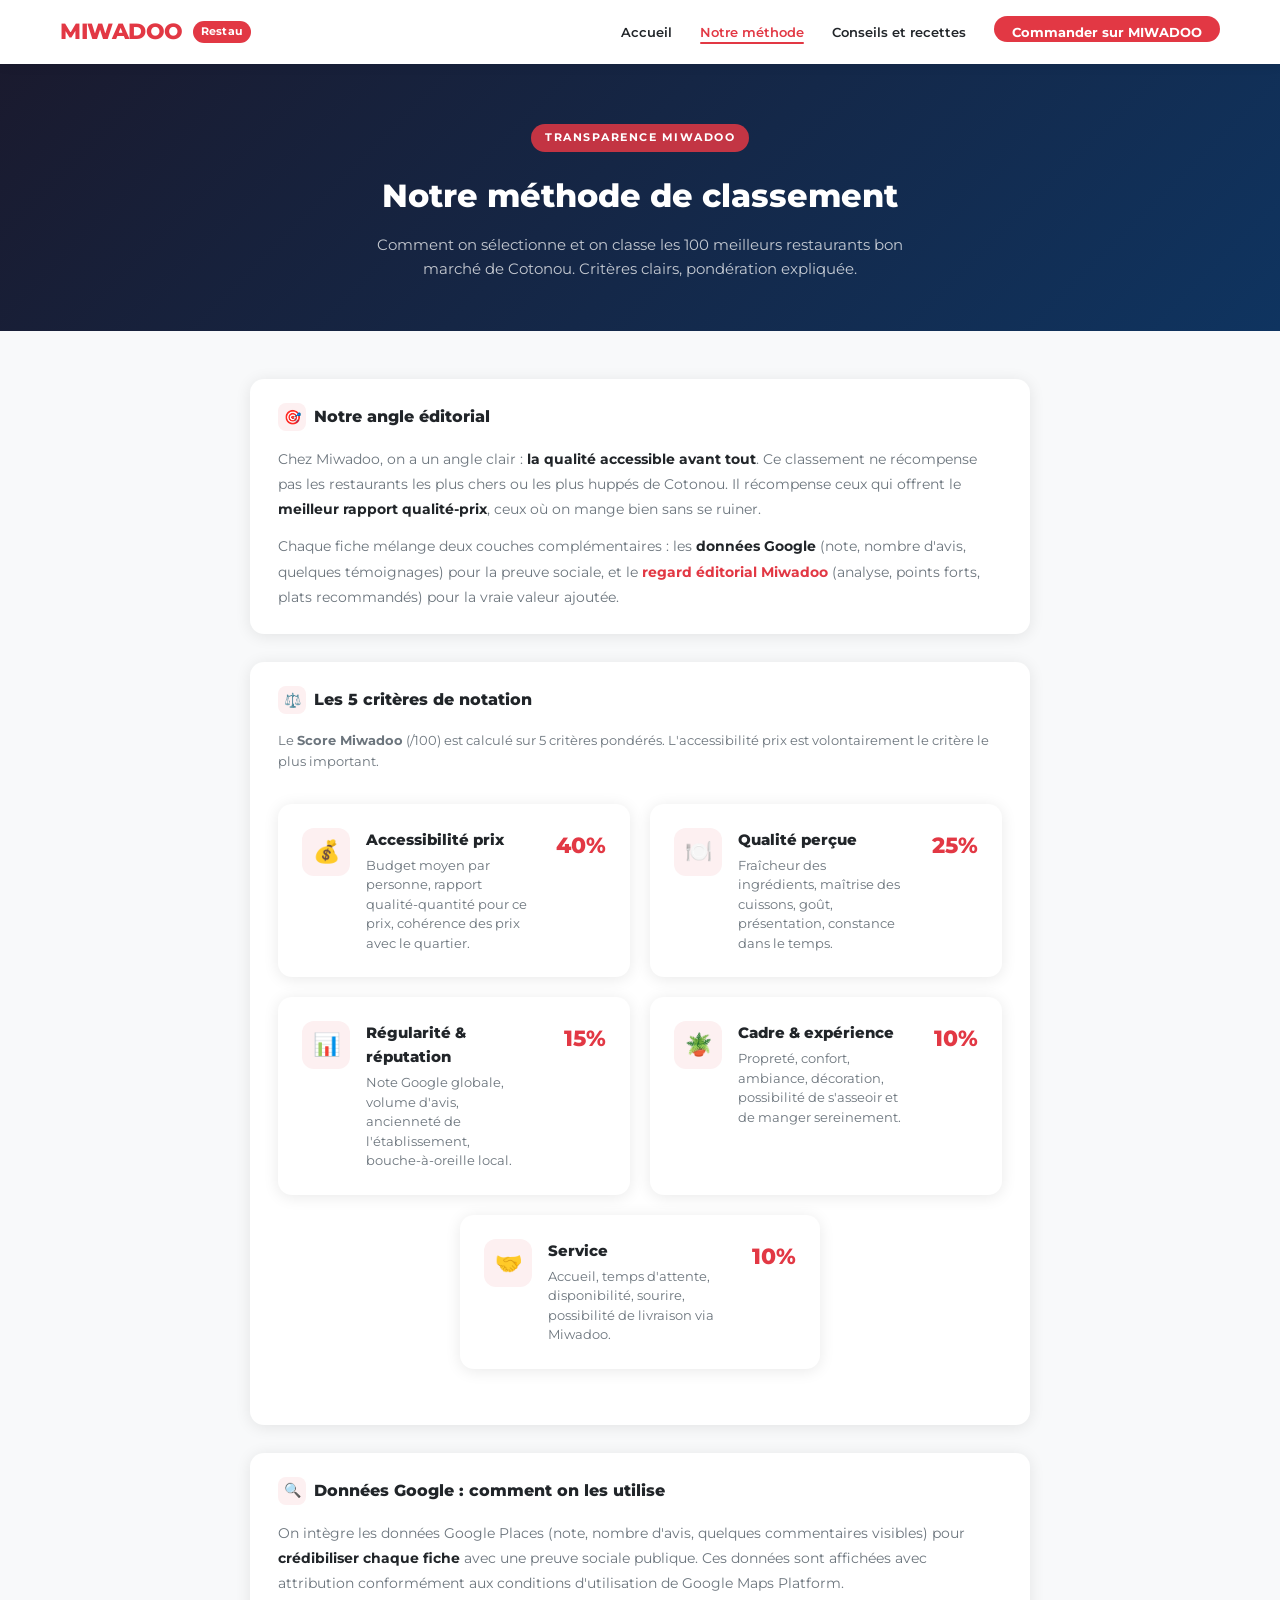
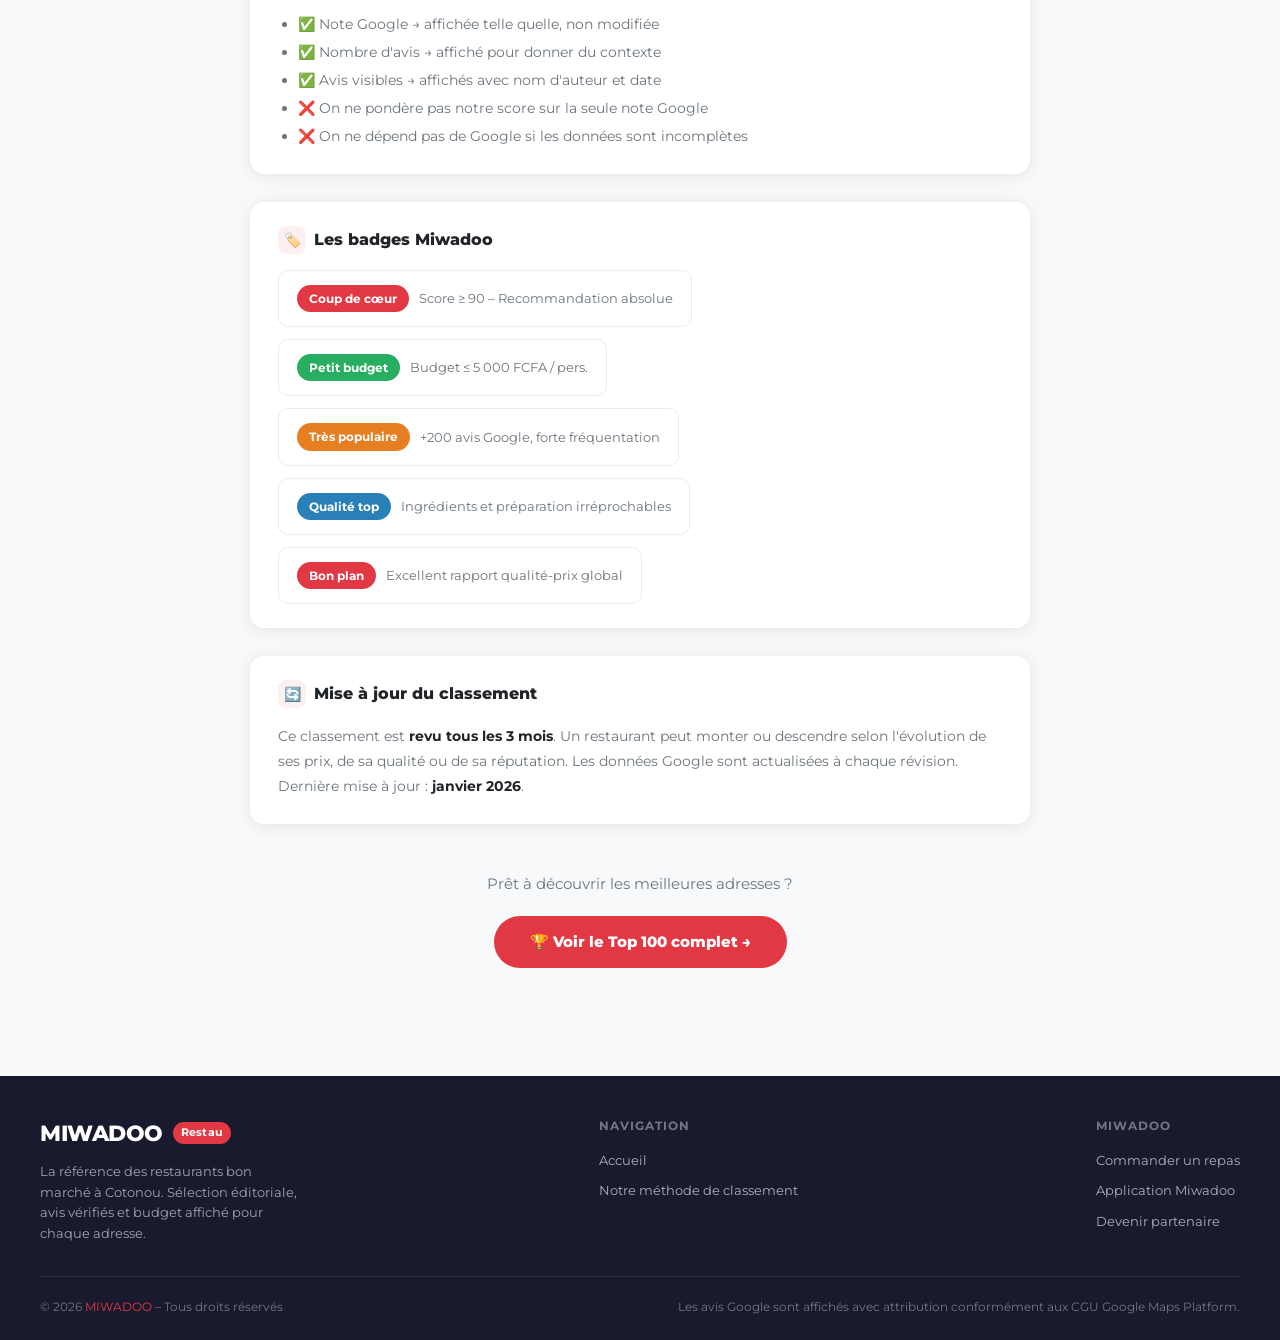
==== commit 92950ce0: "completion des donnees encore statique,bouton filtre pour masquer la section filtres etc" ====
--- a/methode.html
+++ b/methode.html
@@ -4,7 +4,7 @@
   <meta charset="UTF-8">
   <meta name="viewport" content="width=device-width, initial-scale=1.0">
   <title>Notre méthode de classement | MIWADOO Restaurants Cotonou</title>
-  <meta name="description" content="Comment Miwadoo classe ses 97 restaurants bon marché à Cotonou. Méthodologie transparente basée sur 5 critères.">
+  <meta name="description" content="Comment Miwadoo classe ses 100 restaurants bon marché à Cotonou. Méthodologie transparente basée sur 5 critères.">
   <link rel="stylesheet" href="assets/css/style.css">
   <link rel="icon" href="https://www.miwadoo.com/img/icons/miadoo.png" type="image/png">
 </head>
@@ -35,7 +35,7 @@
 <section class="methode-hero">
   <div class="hero-tag">Transparence Miwadoo</div>
   <h1>Notre méthode de classement</h1>
-  <p>Comment on sélectionne et on classe les 19 meilleurs restaurants bon marché de Cotonou. Critères clairs, pondération expliquée.</p>
+  <p>Comment on sélectionne et on classe les 100 meilleurs restaurants bon marché de Cotonou. Critères clairs, pondération expliquée.</p>
 </section>
 
 <!-- ======= CONTENT ======= -->
@@ -158,7 +158,7 @@
     <p style="font-size:15px;color:var(--muted);margin-bottom:20px">Prêt à découvrir les meilleures adresses ?</p>
     <a href="index.html" style="background:var(--primary);color:white;padding:14px 36px;border-radius:30px;font-size:15px;font-weight:800;display:inline-block;transition:transform 0.2s"
        onmouseover="this.style.transform='scale(1.03)'" onmouseout="this.style.transform='scale(1)'">
-      🏆 Voir le Top 97 complet →
+      🏆 Voir le Top 100 complet →
     </a>
   </div>
 
--- a/assets/css/style.css
+++ b/assets/css/style.css
@@ -261,8 +261,15 @@
 
 .hero-search {
   display: flex;
-  max-width: 500px;
+  align-items: center;
+  gap: 10px;
+  max-width: 560px;
   margin: 0 auto;
+}
+
+.hero-search-inner {
+  display: flex;
+  flex: 1;
   background: white;
   border-radius: 50px;
   overflow: hidden;
@@ -279,7 +286,7 @@
   color: var(--text);
 }
 
-.hero-search button {
+#search-btn {
   background: var(--primary);
   color: white;
   border: none;
@@ -291,7 +298,34 @@
   transition: background 0.2s;
 }
 
-.hero-search button:hover { background: var(--primary-dark); }
+#search-btn:hover { background: var(--primary-dark); }
+
+#filter-toggle-btn {
+  display: flex;
+  align-items: center;
+  gap: 6px;
+  background: rgba(255,255,255,0.18);
+  color: white;
+  border: 2px solid rgba(255,255,255,0.55);
+  padding: 12px 18px;
+  border-radius: 50px;
+  font-family: 'Montserrat', sans-serif;
+  font-weight: 700;
+  font-size: 13px;
+  cursor: pointer;
+  transition: background 0.2s, border-color 0.2s;
+  white-space: nowrap;
+  flex-shrink: 0;
+}
+
+#filter-toggle-btn:hover,
+#filter-toggle-btn.active {
+  background: rgba(255,255,255,0.32);
+  border-color: white;
+}
+
+.filters-bar { transition: max-height 0.35s ease, opacity 0.3s ease; overflow: hidden; }
+.filters-bar.filters-hidden { max-height: 0 !important; opacity: 0; padding-top: 0; padding-bottom: 0; }
 
 .hero-stats {
   display: flex;
@@ -1332,9 +1366,11 @@
 @media (max-width: 480px) {
   .hero { padding: 50px 16px 40px; }
   .hero h1 { font-size: 22px; }
-  .hero-search { flex-direction: column; border-radius: var(--radius); }
+  .hero-search { flex-wrap: wrap; }
+  .hero-search-inner { flex-direction: column; border-radius: var(--radius); width: 100%; }
   .hero-search input { border-radius: var(--radius) var(--radius) 0 0; }
-  .hero-search button { border-radius: 0 0 var(--radius) var(--radius); }
+  #search-btn { border-radius: 0 0 var(--radius) var(--radius); }
+  #filter-toggle-btn { width: 100%; justify-content: center; }
   .detail-hero-content { padding: 20px; }
   .detail-layout { padding: 20px 16px; }
 }
